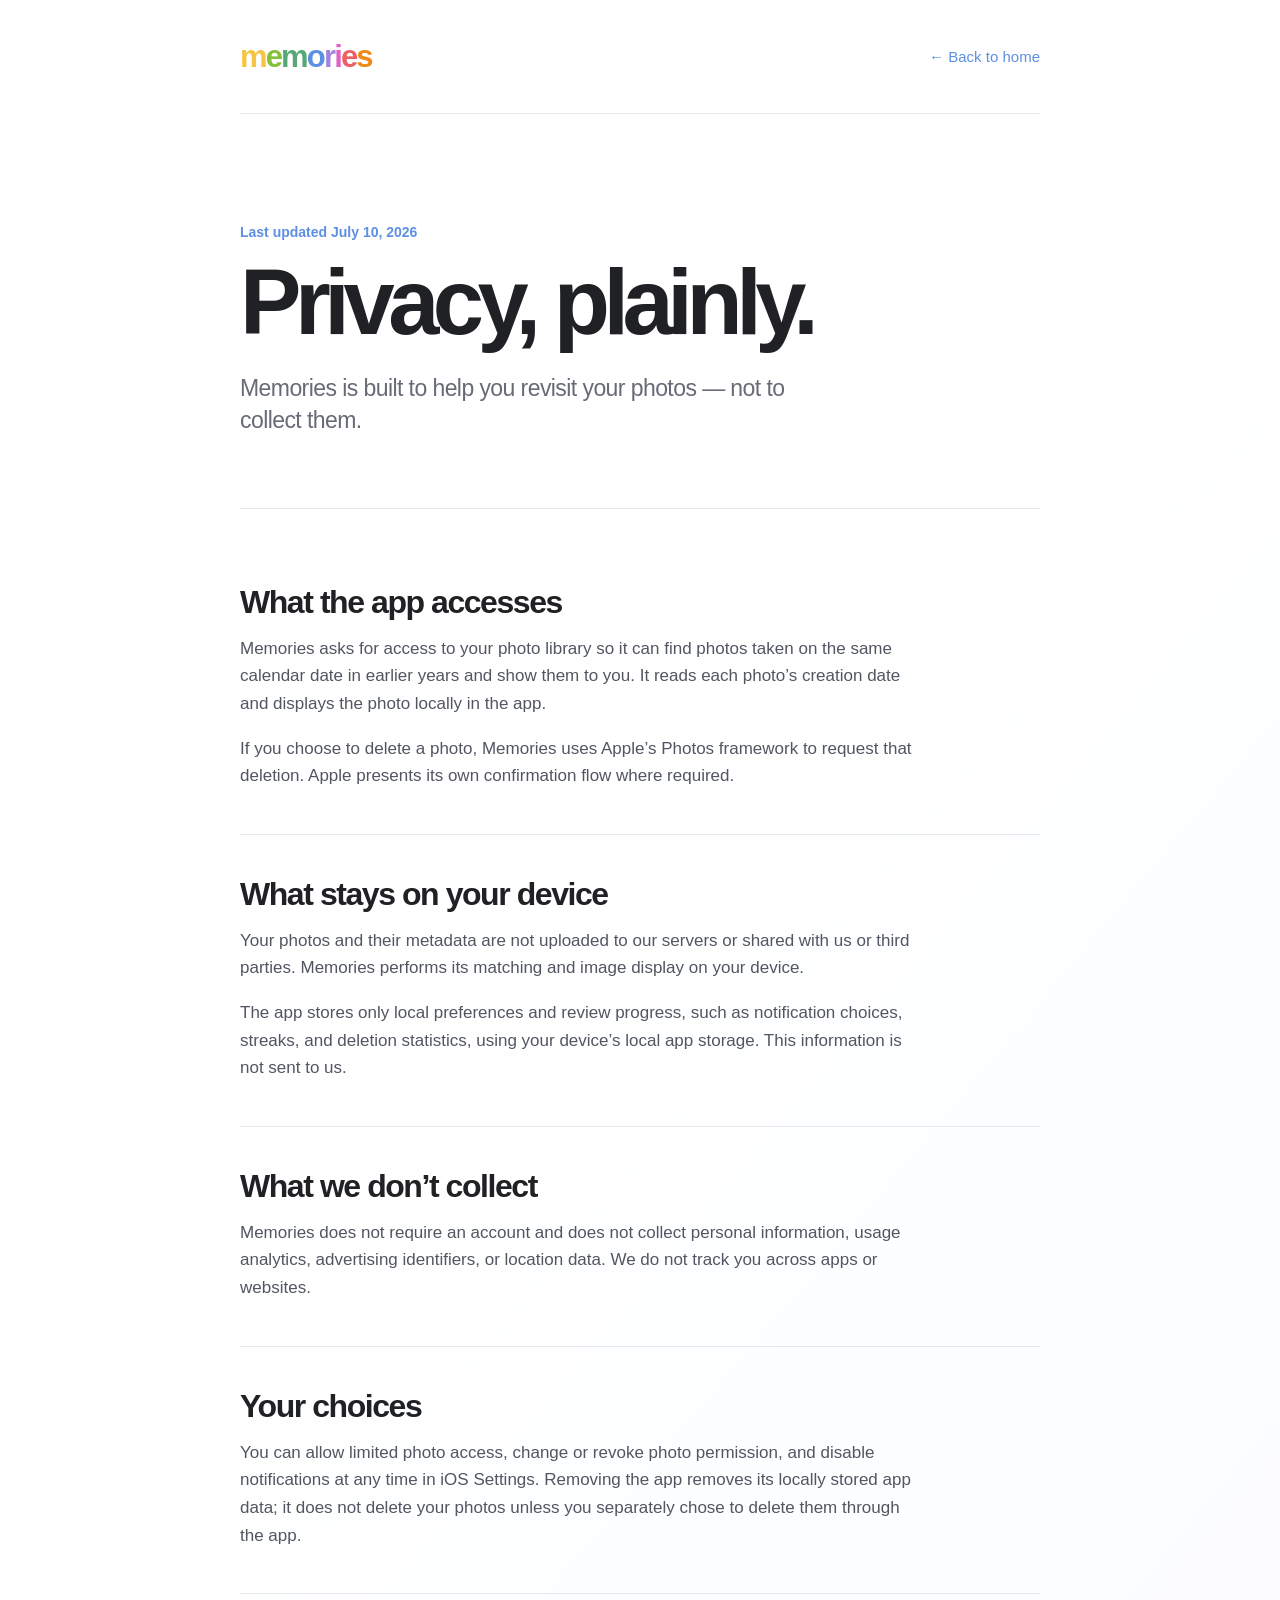
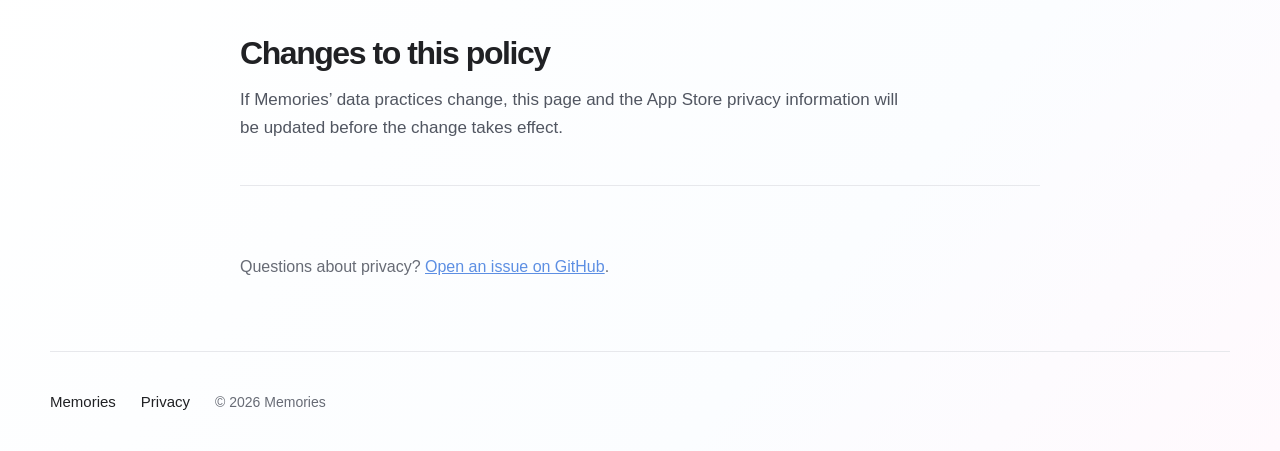
==== privacy/index.html @ 8d1397f8 "Publish Memories website" ====
<!doctype html>
<html lang="en">
  <head><meta charset="utf-8" /><meta name="viewport" content="width=device-width, initial-scale=1" /><meta name="description" content="The Memories privacy policy." /><title>Privacy — Memories</title><link rel="stylesheet" href="../styles.css" /></head>
  <body class="privacy-page">
    <main class="policy shell">
      <nav class="nav"><a class="wordmark" href="../" aria-label="Memories home"><span>m</span><span>e</span><span>m</span><span>o</span><span>r</span><span>i</span><span>e</span><span>s</span></a><a class="nav-link" href="../">← Back to home</a></nav>
      <header class="policy-intro"><p class="updated">Last updated July 10, 2026</p><h1>Privacy, plainly.</h1><p>Memories is built to help you revisit your photos — not to collect them.</p></header>
      <article>
        <section><h2>What the app accesses</h2><p>Memories asks for access to your photo library so it can find photos taken on the same calendar date in earlier years and show them to you. It reads each photo’s creation date and displays the photo locally in the app.</p><p>If you choose to delete a photo, Memories uses Apple’s Photos framework to request that deletion. Apple presents its own confirmation flow where required.</p></section>
        <section><h2>What stays on your device</h2><p>Your photos and their metadata are not uploaded to our servers or shared with us or third parties. Memories performs its matching and image display on your device.</p><p>The app stores only local preferences and review progress, such as notification choices, streaks, and deletion statistics, using your device’s local app storage. This information is not sent to us.</p></section>
        <section><h2>What we don’t collect</h2><p>Memories does not require an account and does not collect personal information, usage analytics, advertising identifiers, or location data. We do not track you across apps or websites.</p></section>
        <section><h2>Your choices</h2><p>You can allow limited photo access, change or revoke photo permission, and disable notifications at any time in iOS Settings. Removing the app removes its locally stored app data; it does not delete your photos unless you separately chose to delete them through the app.</p></section>
        <section><h2>Changes to this policy</h2><p>If Memories’ data practices change, this page and the App Store privacy information will be updated before the change takes effect.</p></section>
      </article>
      <p class="policy-end">Questions about privacy? <a href="https://github.com/alessandroliva/photoreview/issues">Open an issue on GitHub</a>.</p>
    </main>
    <footer class="shell"><a href="../">Memories</a><a href="./">Privacy</a><span>© 2026 Memories</span></footer>
  </body>
</html>
---- styles.css ----
:root{--ink:#202124;--muted:#676b75;--line:#e7e8ec;--paper:#fff;--red:#ec6063;--orange:#ef8a16;--yellow:#f6c443;--green:#85c03a;--aqua:#58a877;--blue:#5d8fe3;--purple:#a083db;--pink:#e062c4;--radius:28px}*{box-sizing:border-box}html{scroll-behavior:smooth}body{margin:0;background:var(--paper);color:var(--ink);font-family:-apple-system,BlinkMacSystemFont,"SF Pro Display","Helvetica Neue",Arial,sans-serif;-webkit-font-smoothing:antialiased}.shell{width:min(1180px,calc(100% - 48px));margin-inline:auto}.nav{height:112px;display:flex;align-items:center;justify-content:space-between}.wordmark{display:inline-flex;letter-spacing:-.06em;font-size:31px;font-weight:800;text-decoration:none;line-height:1}.wordmark span:nth-child(1){color:var(--yellow)}.wordmark span:nth-child(2){color:var(--green)}.wordmark span:nth-child(3){color:var(--aqua)}.wordmark span:nth-child(4){color:var(--blue)}.wordmark span:nth-child(5){color:var(--purple)}.wordmark span:nth-child(6){color:var(--pink)}.wordmark span:nth-child(7){color:var(--red)}.wordmark span:nth-child(8){color:var(--orange)}.nav-link,footer a{color:var(--ink);font-size:15px;text-decoration:none}.nav-link:hover,footer a:hover,.text-link:hover,.policy a:hover{text-decoration:underline}.hero{min-height:700px;display:grid;grid-template-columns:1.03fr .97fr;align-items:center;gap:32px;padding:30px 0 84px}.hero-copy h1{margin:0;font-size:clamp(72px,9vw,128px);letter-spacing:-.08em;line-height:.88;font-weight:700}.hero-copy p{max-width:510px;margin:36px 0;font-size:22px;line-height:1.35;letter-spacing:-.025em;color:var(--muted)}.coming-soon{display:inline-flex;align-items:center;gap:10px;padding:14px 20px;border:1px solid #d9dce4;border-radius:999px;font-size:16px;font-weight:600;box-shadow:0 8px 20px #5d8fe311}.coming-soon svg{width:21px;height:21px;fill:currentColor}.phone-stage{position:relative;height:640px;display:grid;place-items:center;isolation:isolate}.phone{position:relative;width:342px;height:610px;padding:66px 13px 14px;border:7px solid #252525;border-radius:54px;background:#171717;box-shadow:0 38px 62px #2a344a2e,0 4px 5px #0003;overflow:hidden;z-index:2}.island{position:absolute;z-index:3;top:14px;left:50%;width:114px;height:31px;border-radius:20px;transform:translateX(-50%);background:#080808}.phone-ui{position:absolute;z-index:3;top:65px;left:27px;color:#15171a;text-shadow:0 1px 3px #fff8}.date{font-size:23px;font-weight:700;margin:0}.years{font-size:14px;margin:3px 0}.more{position:absolute;left:245px;top:-8px;border:0;width:36px;height:36px;border-radius:50%;background:#fffdfcdd;color:#222;font-weight:700;letter-spacing:1px}.phone img{width:100%;height:100%;object-fit:cover;border-radius:38px}.phone-actions{position:absolute;display:flex;justify-content:space-between;align-items:center;left:28px;right:28px;bottom:27px;padding:10px 13px;border:1px solid #fff8;border-radius:26px;background:#ffffffa8;backdrop-filter:blur(16px)}.phone-actions span{display:grid;place-items:center;width:41px;height:41px;border-radius:50%;background:#fff;color:#222;font-size:27px;line-height:1}.orbit{position:absolute;border-radius:50%;filter:blur(1px);opacity:.78}.orbit-blue{width:310px;height:310px;background:#deecff;top:50px;right:5px}.orbit-pink{width:190px;height:190px;background:#ffe4f5;bottom:47px;left:5px}.orbit-yellow{width:128px;height:128px;background:#fff1c7;top:142px;left:2px}.ritual{padding:145px 0;display:grid;grid-template-columns:.78fr 1.22fr;gap:110px;border-top:1px solid var(--line)}h2{margin:0;letter-spacing:-.055em;font-size:clamp(42px,5.2vw,70px);line-height:.98}.ritual-copy p{max-width:420px;margin:30px 0 0;color:var(--muted);font-size:19px;line-height:1.45}.steps{display:grid;gap:0;margin:0;padding:0;list-style:none}.steps li{display:grid;grid-template-columns:70px 1fr;gap:20px;padding:28px 0;border-top:1px solid var(--line)}.steps li:last-child{border-bottom:1px solid var(--line)}.step-dot{display:grid;place-items:center;width:48px;height:48px;border-radius:50%;font-size:12px;font-weight:700}.aqua{background:#e1f5ee;color:#21846a}.purple{background:#efeaff;color:#7152b0}.coral{background:#ffebe6;color:#d85c3d}.steps strong{font-size:24px;letter-spacing:-.04em}.steps p{margin:7px 0 0;color:var(--muted);font-size:17px}.privacy-teaser{position:relative;overflow:hidden;margin-bottom:120px;padding:105px 10%;text-align:center;border-radius:36px;background:linear-gradient(135deg,#eff8ff 0%,#fff8ef 48%,#fff0fa 100%)}.privacy-teaser h2{font-size:clamp(46px,6vw,76px)}.privacy-teaser p{position:relative;z-index:1;max-width:500px;margin:24px auto;color:var(--muted);font-size:20px;line-height:1.4}.text-link{position:relative;z-index:1;color:var(--ink);font-size:17px;font-weight:650;text-decoration:none}.text-link span{color:var(--purple);font-size:22px}.confetti i{position:absolute;width:18px;height:18px;border-radius:7px;transform:rotate(20deg)}.confetti i:nth-child(1){background:var(--yellow);top:15%;left:13%}.confetti i:nth-child(2){background:var(--pink);top:24%;right:17%;border-radius:50%}.confetti i:nth-child(3){background:var(--aqua);bottom:15%;left:25%;width:10px;height:32px}.confetti i:nth-child(4){background:var(--blue);right:9%;bottom:18%;width:30px;height:10px}.confetti i:nth-child(5){background:var(--orange);top:60%;left:8%;border-radius:50%}footer{display:flex;align-items:center;gap:25px;min-height:100px;border-top:1px solid var(--line);color:var(--muted);font-size:14px}footer .small{font-size:21px;margin-right:auto}.privacy-page{background:linear-gradient(130deg,#fff 0%,#fff 42%,#fbfdff 80%,#fff9fd 100%)}.policy{max-width:800px}.policy .nav{height:114px;border-bottom:1px solid var(--line)}.policy-intro{padding:110px 0 72px;border-bottom:1px solid var(--line)}.updated{margin:0 0 19px;color:var(--blue);font-size:14px;font-weight:600}.policy-intro h1{margin:0;letter-spacing:-.07em;font-size:clamp(58px,8vw,92px);line-height:.94}.policy-intro>p:last-child{max-width:570px;margin:28px 0 0;font-size:23px;line-height:1.35;color:var(--muted);letter-spacing:-.025em}.policy article{padding:34px 0 72px}.policy article section{padding:44px 0;border-bottom:1px solid var(--line)}.policy article h2{font-size:32px;letter-spacing:-.045em}.policy article p{max-width:680px;margin:17px 0 0;color:#515661;font-size:17px;line-height:1.62}.policy-end{padding-bottom:75px;margin:0;color:var(--muted);font-size:16px}.policy a{color:var(--blue)}.privacy-page footer{max-width:1180px}
@media (max-width:760px){.shell{width:min(100% - 34px,600px)}.nav{height:84px}.wordmark{font-size:27px}.hero{grid-template-columns:1fr;padding-top:42px;gap:12px;min-height:auto}.hero-copy h1{font-size:clamp(65px,19vw,100px)}.hero-copy p{margin:28px 0;font-size:19px}.phone-stage{height:520px}.phone{transform:scale(.79);transform-origin:center}.ritual{padding:95px 0;grid-template-columns:1fr;gap:55px}.privacy-teaser{padding:72px 25px;margin-bottom:75px;border-radius:26px}.confetti i{transform:scale(.75)}footer{min-height:130px;flex-wrap:wrap;gap:16px}.policy .nav{height:84px}.policy-intro{padding:70px 0 52px}.policy-intro>p:last-child{font-size:20px}.policy article{padding-top:12px}.policy article section{padding:33px 0}.policy article h2{font-size:28px}.policy article p{font-size:16px}.privacy-page footer{width:min(100% - 34px,600px)}}
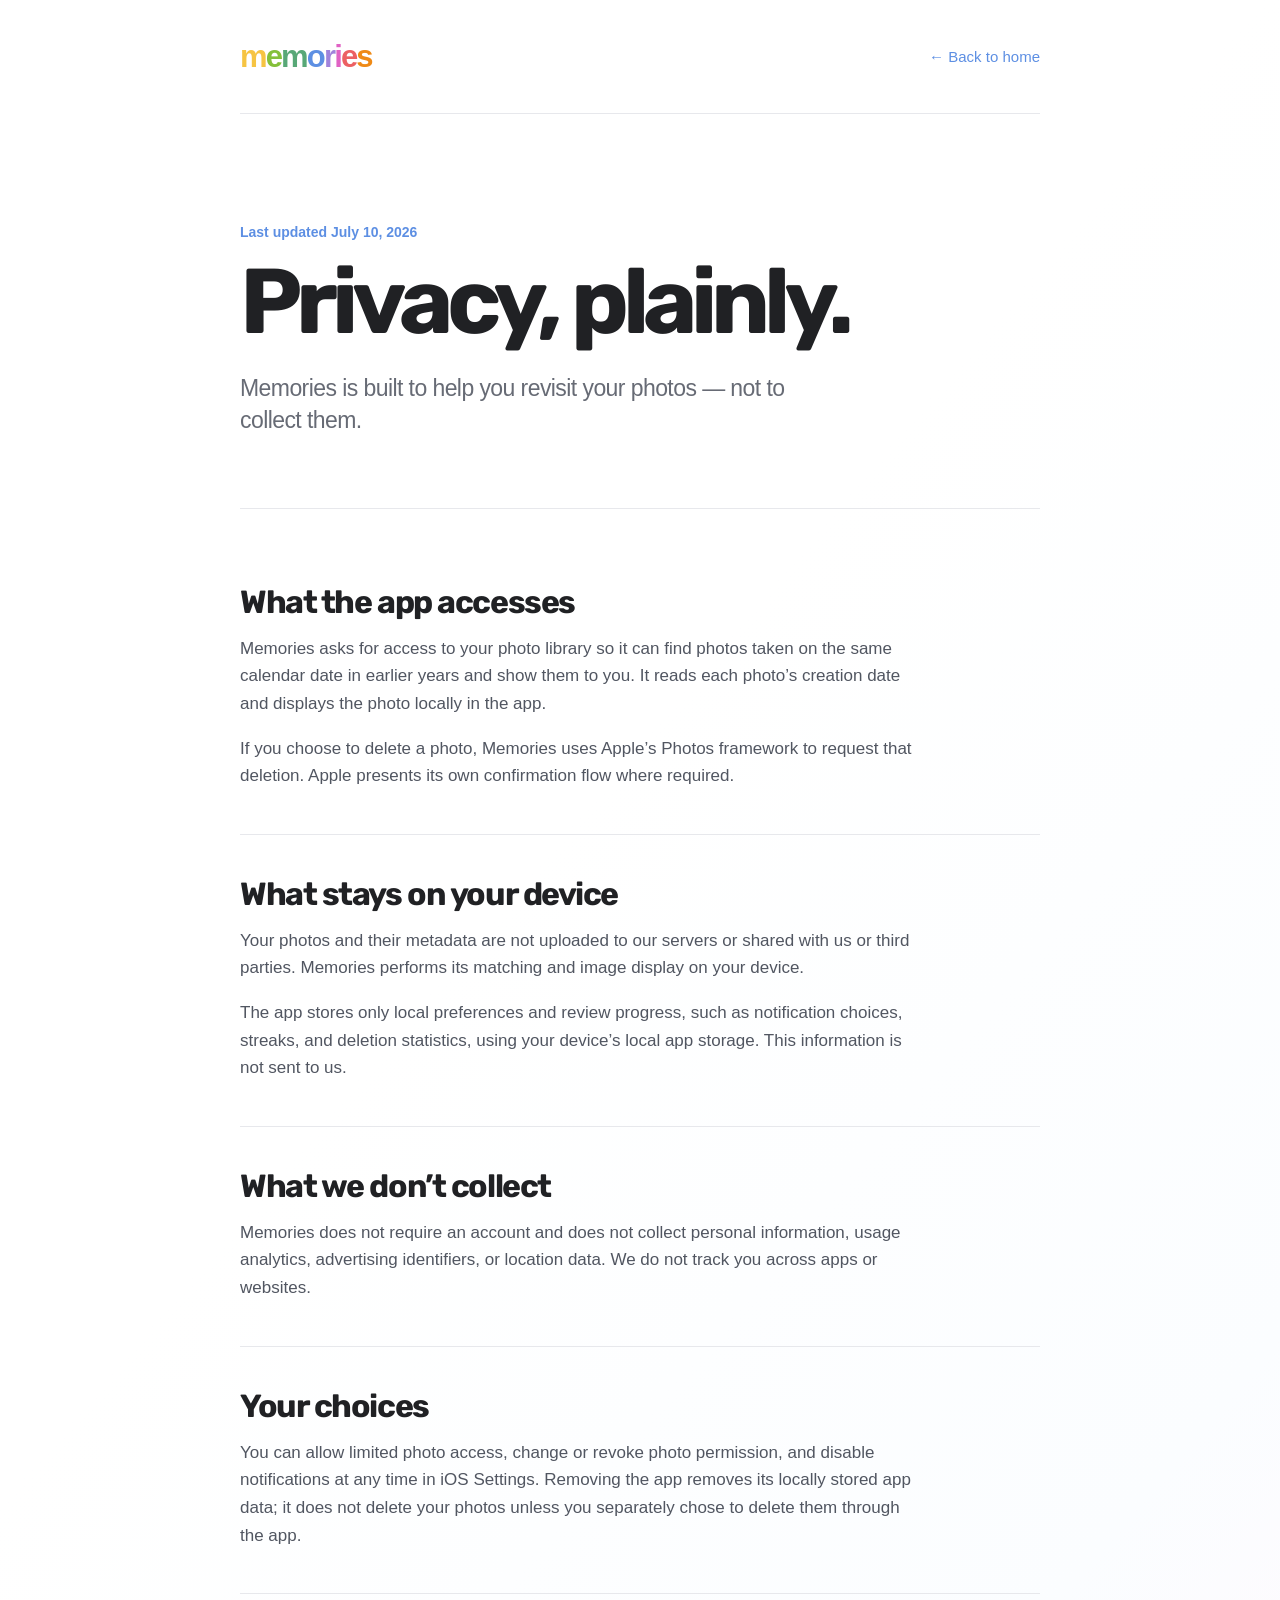
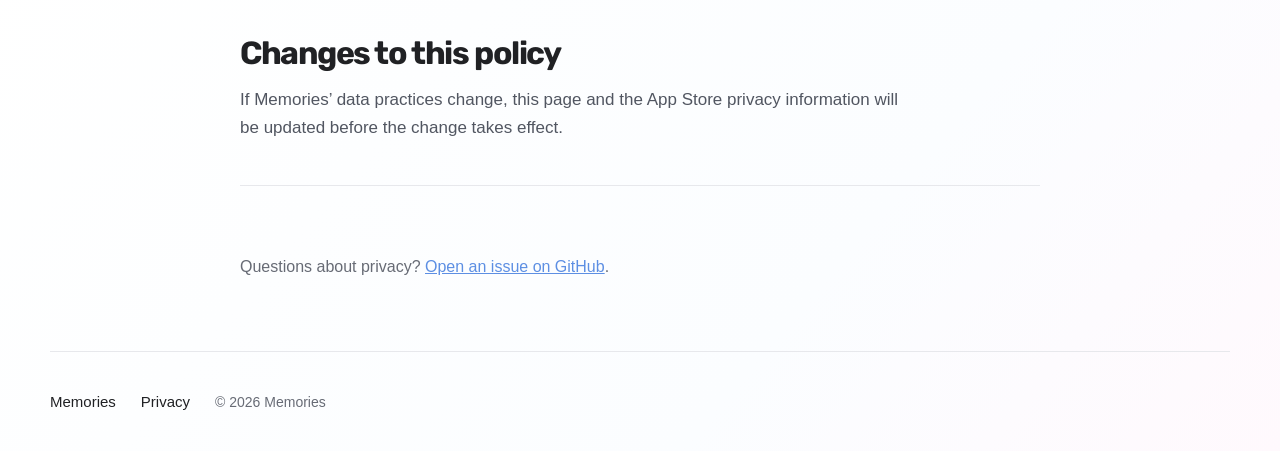
==== commit 3b3fc086: "Use Rubik for display typography" ====
--- a/privacy/index.html
+++ b/privacy/index.html
@@ -1,6 +1,6 @@
 <!doctype html>
 <html lang="en">
-  <head><meta charset="utf-8" /><meta name="viewport" content="width=device-width, initial-scale=1" /><meta name="description" content="The Memories privacy policy." /><title>Privacy — Memories</title><link rel="stylesheet" href="../styles.css" /></head>
+  <head><meta charset="utf-8" /><meta name="viewport" content="width=device-width, initial-scale=1" /><meta name="description" content="The Memories privacy policy." /><title>Privacy — Memories</title><link rel="stylesheet" href="../styles.css" /><link rel="stylesheet" href="../rubik.css" /></head>
   <body class="privacy-page">
     <main class="policy shell">
       <nav class="nav"><a class="wordmark" href="../" aria-label="Memories home"><span>m</span><span>e</span><span>m</span><span>o</span><span>r</span><span>i</span><span>e</span><span>s</span></a><a class="nav-link" href="../">← Back to home</a></nav>
--- a/rubik.css
+++ b/rubik.css
@@ -0,0 +1,25 @@
+@font-face {
+  font-family: "Rubik";
+  src: url("assets/fonts/rubik-600.ttf") format("truetype");
+  font-style: normal;
+  font-weight: 600;
+  font-display: swap;
+}
+
+@font-face {
+  font-family: "Rubik";
+  src: url("assets/fonts/rubik-700.ttf") format("truetype");
+  font-style: normal;
+  font-weight: 700;
+  font-display: swap;
+}
+
+.hero-copy h1,
+h2,
+.policy-intro h1 {
+  font-family: "Rubik", -apple-system, BlinkMacSystemFont, "Helvetica Neue", Arial, sans-serif;
+  font-weight: 700;
+}
+
+.hero-copy h1 { letter-spacing: -0.075em; }
+.policy-intro h1 { letter-spacing: -0.065em; }
